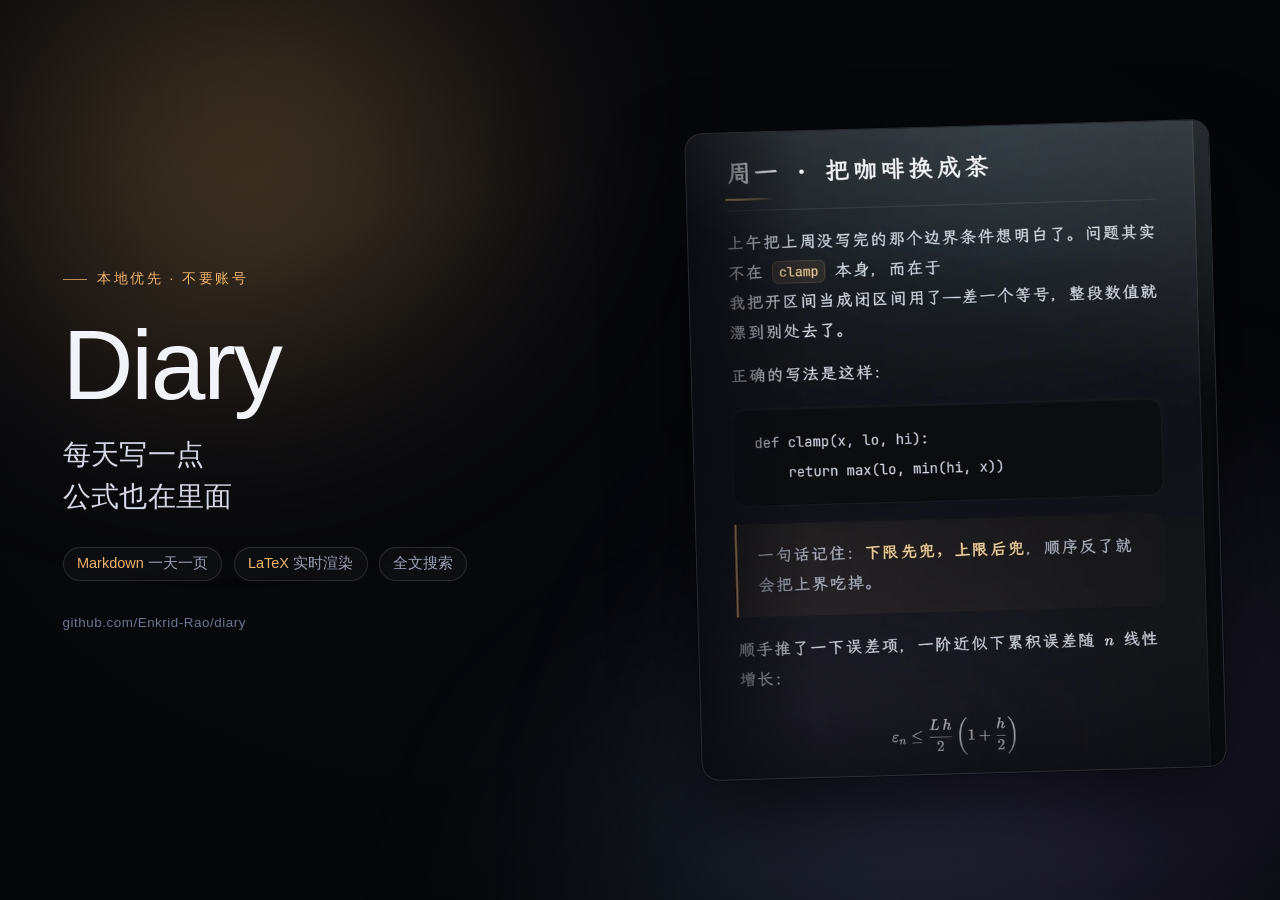
==== anim/cover.html @ 046f6646 "新增投稿封面：16:10 与 16:9 两个版面 - cover.html 排版、cover.py 无头渲染，与动画共用配色和字体 - 左标题右预览切片，切片左缘渐隐避免硬切 - 输出 2292×14" ====
<!doctype html>
<html lang="zh-CN">
<head>
<meta charset="utf-8">
<title>Diary — 封面</title>
<style>
  :root {
    --ink: #07080c;
    --text: #f1f3f8;
    --body: #d5d9e6;
    --muted: #9ba1b6;
    --faint: #6f7691;
    --accent: #f0b46a;
    --accent-rgb: 240, 180, 106;
    --violet: #b79ae0;
    --line: rgba(255, 255, 255, .12);
    --u: 1;  /* 由脚本按视口算成无单位比例，供 calc(var(--u) * Npx) 使用 */
    --font-ui: "JetBrains Mono", "Noto Sans SC", "Microsoft YaHei UI", "PingFang SC", sans-serif;
  }

  * { margin: 0; padding: 0; box-sizing: border-box; }

  html, body {
    width: 100vw; height: 100vh;
    background: var(--ink);
    overflow: hidden;
    font-family: var(--font-ui);
    -webkit-font-smoothing: antialiased;
    color: var(--text);
  }

  .stage {
    position: relative;
    width: 100vw; height: 100vh;
    display: flex; align-items: center;
    padding: 0 calc(var(--u) * 56px);
    overflow: hidden;
  }

  /* 背景：两团极光 + 暗角 */
  .aurora { position: absolute; inset: 0; overflow: hidden; }
  .aurora i {
    position: absolute; display: block; border-radius: 50%;
    filter: blur(calc(var(--u) * 80px));
  }
  .aurora .a1 {
    width: calc(var(--u) * 760px); height: calc(var(--u) * 620px);
    left: calc(var(--u) * -180px); top: calc(var(--u) * -220px);
    background: radial-gradient(circle, rgba(var(--accent-rgb), .38), transparent 68%);
  }
  .aurora .a2 {
    width: calc(var(--u) * 900px); height: calc(var(--u) * 720px);
    right: calc(var(--u) * -260px); bottom: calc(var(--u) * -300px);
    background: radial-gradient(circle, rgba(150, 130, 220, .42), transparent 70%);
  }
  .aurora .a3 {
    width: calc(var(--u) * 620px); height: calc(var(--u) * 480px);
    left: calc(var(--u) * 380px); bottom: calc(var(--u) * -260px);
    background: radial-gradient(circle, rgba(120, 190, 210, .16), transparent 70%);
  }
  .vignette {
    position: absolute; inset: 0;
    background: radial-gradient(ellipse at 42% 50%, transparent 40%, rgba(4, 5, 8, .72) 100%);
  }

  /* 左栏 */
  .copy { position: relative; z-index: 2; flex: 0 0 45%; padding-right: calc(var(--u) * 20px); }

  .eyebrow {
    display: flex; align-items: center; gap: calc(var(--u) * 9px);
    font-size: calc(var(--u) * 12.5px); letter-spacing: .18em;
    color: var(--accent); text-transform: uppercase;
    margin-bottom: calc(var(--u) * 26px);
  }
  .eyebrow::before {
    content: ""; width: calc(var(--u) * 22px); height: 1px;
    background: rgba(var(--accent-rgb), .75);
  }

  h1 {
    font-size: calc(var(--u) * 88px);
    font-weight: 500;
    letter-spacing: calc(var(--u) * -2px);
    line-height: .98;
    margin-bottom: calc(var(--u) * 18px);
  }

  .tagline {
    font-size: calc(var(--u) * 25px);
    line-height: 1.5;
    color: var(--body);
    letter-spacing: calc(var(--u) * .3px);
    margin-bottom: calc(var(--u) * 26px);
  }

  .chips { display: flex; flex-wrap: wrap; gap: calc(var(--u) * 10px); }
  .chip {
    font-size: calc(var(--u) * 13px);
    color: var(--muted);
    padding: calc(var(--u) * 6px) calc(var(--u) * 12px);
    border: 1px solid var(--line);
    border-radius: calc(var(--u) * 999px);
    background: rgba(255, 255, 255, .028);
    white-space: nowrap;
  }
  .chip b { color: var(--accent); font-weight: 500; }

  .foot {
    margin-top: calc(var(--u) * 30px);
    font-size: calc(var(--u) * 12px);
    color: var(--faint);
    letter-spacing: .04em;
  }

  /* 右侧：预览窗切片 */
  .slice {
    position: relative; z-index: 2;
    width: calc(var(--u) * 470px);
    height: calc(var(--u) * 580px);
    margin-left: auto;
    border-radius: calc(var(--u) * 16px);
    border: 1px solid rgba(255, 255, 255, .13);
    background: rgba(12, 14, 20, .9);
    box-shadow:
      0 calc(var(--u) * 30px) calc(var(--u) * 70px) rgba(0, 0, 0, .62),
      0 0 0 1px rgba(0, 0, 0, .35),
      inset 0 1px 0 rgba(255, 255, 255, .07);
    overflow: hidden;
    transform: rotate(-1.6deg);
  }
  .slice img {
    display: block; width: 100%; height: 100%;
    object-fit: cover;
    object-position: 100% 58%;
    transform: scale(1.32);
    transform-origin: 100% 50%;
  }
  .slice::after {
    content: "";
    position: absolute; inset: 0;
    background:
      linear-gradient(200deg, rgba(255, 255, 255, .10), transparent 34%),
      linear-gradient(to right, rgba(10, 11, 16, .92), transparent 22%),
      linear-gradient(to top, rgba(9, 10, 15, .62) 0%, rgba(9, 10, 15, .22) 10%, transparent 22%);
    pointer-events: none;
  }
</style>
</head>
<body>
  <div class="stage">
    <div class="aurora"><i class="a1"></i><i class="a2"></i><i class="a3"></i></div>
    <div class="vignette"></div>

    <div class="copy">
      <div class="eyebrow">本地优先 · 不要账号</div>
      <h1>Diary</h1>
      <div class="tagline">每天写一点<br>公式也在里面</div>
      <div class="chips">
        <span class="chip"><b>Markdown</b> 一天一页</span>
        <span class="chip"><b>LaTeX</b> 实时渲染</span>
        <span class="chip">全文搜索</span>
      </div>
      <div class="foot">github.com/Enkrid-Rao/diary</div>
    </div>

    <div class="slice">
      <img src="../docs/01-main-flat.webp" alt="">
    </div>
  </div>
  <script>
    // --u 是无单位比例：1146×717 下等于 1，其它尺寸等比缩放
    function fit() {
      var u = Math.min(innerWidth / 1146, innerHeight / 717);
      document.documentElement.style.setProperty('--u', u);
    }
    fit();
    addEventListener('resize', fit);
    document.fonts.ready.then(function () { window.__ready = true; });
  </script>
</body>
</html>
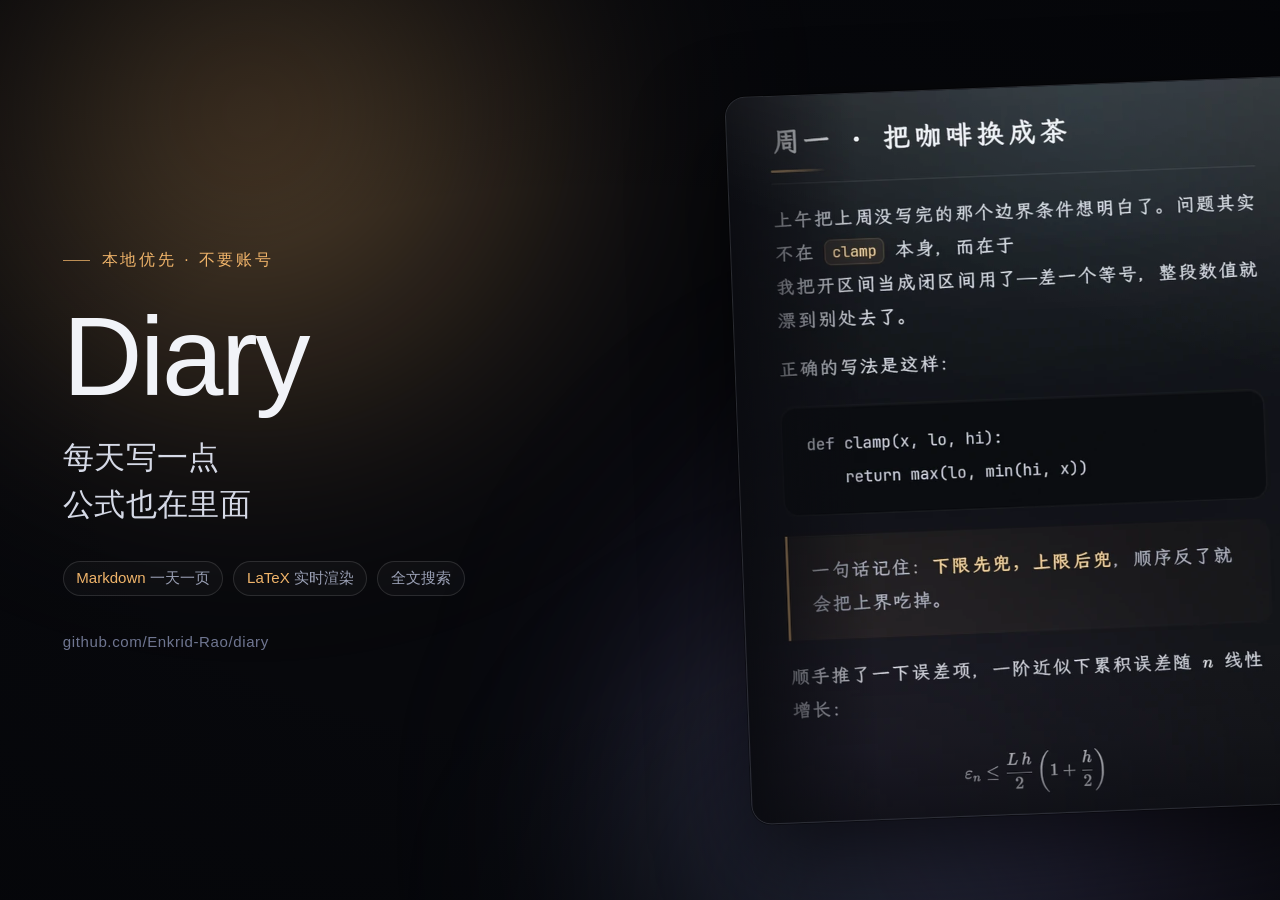
==== commit fca80284: "封面补 4:3 版式 - 窄画幅按高度取缩放基准，预览卡改绝对定位并向右出血 - 文字列收窄、标签字号降一档，避免换行 - 输出 2400×1800 与 1200×900 两档" ====
--- a/anim/cover.html
+++ b/anim/cover.html
@@ -144,6 +144,22 @@
       linear-gradient(to top, rgba(9, 10, 15, .62) 0%, rgba(9, 10, 15, .22) 10%, transparent 22%);
     pointer-events: none;
   }
+
+  /* ---------- 4:3 等窄画幅：卡片出血到右侧，文字列收窄 ---------- */
+  body.tall .stage { padding: 0 calc(var(--u) * 50px); }
+  body.tall .copy { flex: 0 0 44%; }
+  body.tall .chips { gap: calc(var(--u) * 8px); }
+  body.tall .chip {
+    font-size: calc(var(--u) * 12px);
+    padding: calc(var(--u) * 5px) calc(var(--u) * 10px);
+  }
+  body.tall .slice {
+    position: absolute;
+    right: calc(var(--u) * -38px);
+    top: 50%;
+    margin-left: 0;
+    transform: translateY(-50%) rotate(-2.2deg);
+  }
 </style>
 </head>
 <body>
@@ -170,8 +186,13 @@
   <script>
     // --u 是无单位比例：1146×717 下等于 1，其它尺寸等比缩放
     function fit() {
-      var u = Math.min(innerWidth / 1146, innerHeight / 717);
+      var aspect = innerWidth / innerHeight;
+      // 16:10 / 16:9 按宽度取基准；4:3 及更窄的画幅按高度取，卡片出血到右边
+      var u = aspect < 1.5
+        ? innerHeight / 717
+        : Math.min(innerWidth / 1146, innerHeight / 717);
       document.documentElement.style.setProperty('--u', u);
+      document.body.classList.toggle('tall', aspect < 1.5);
     }
     fit();
     addEventListener('resize', fit);
